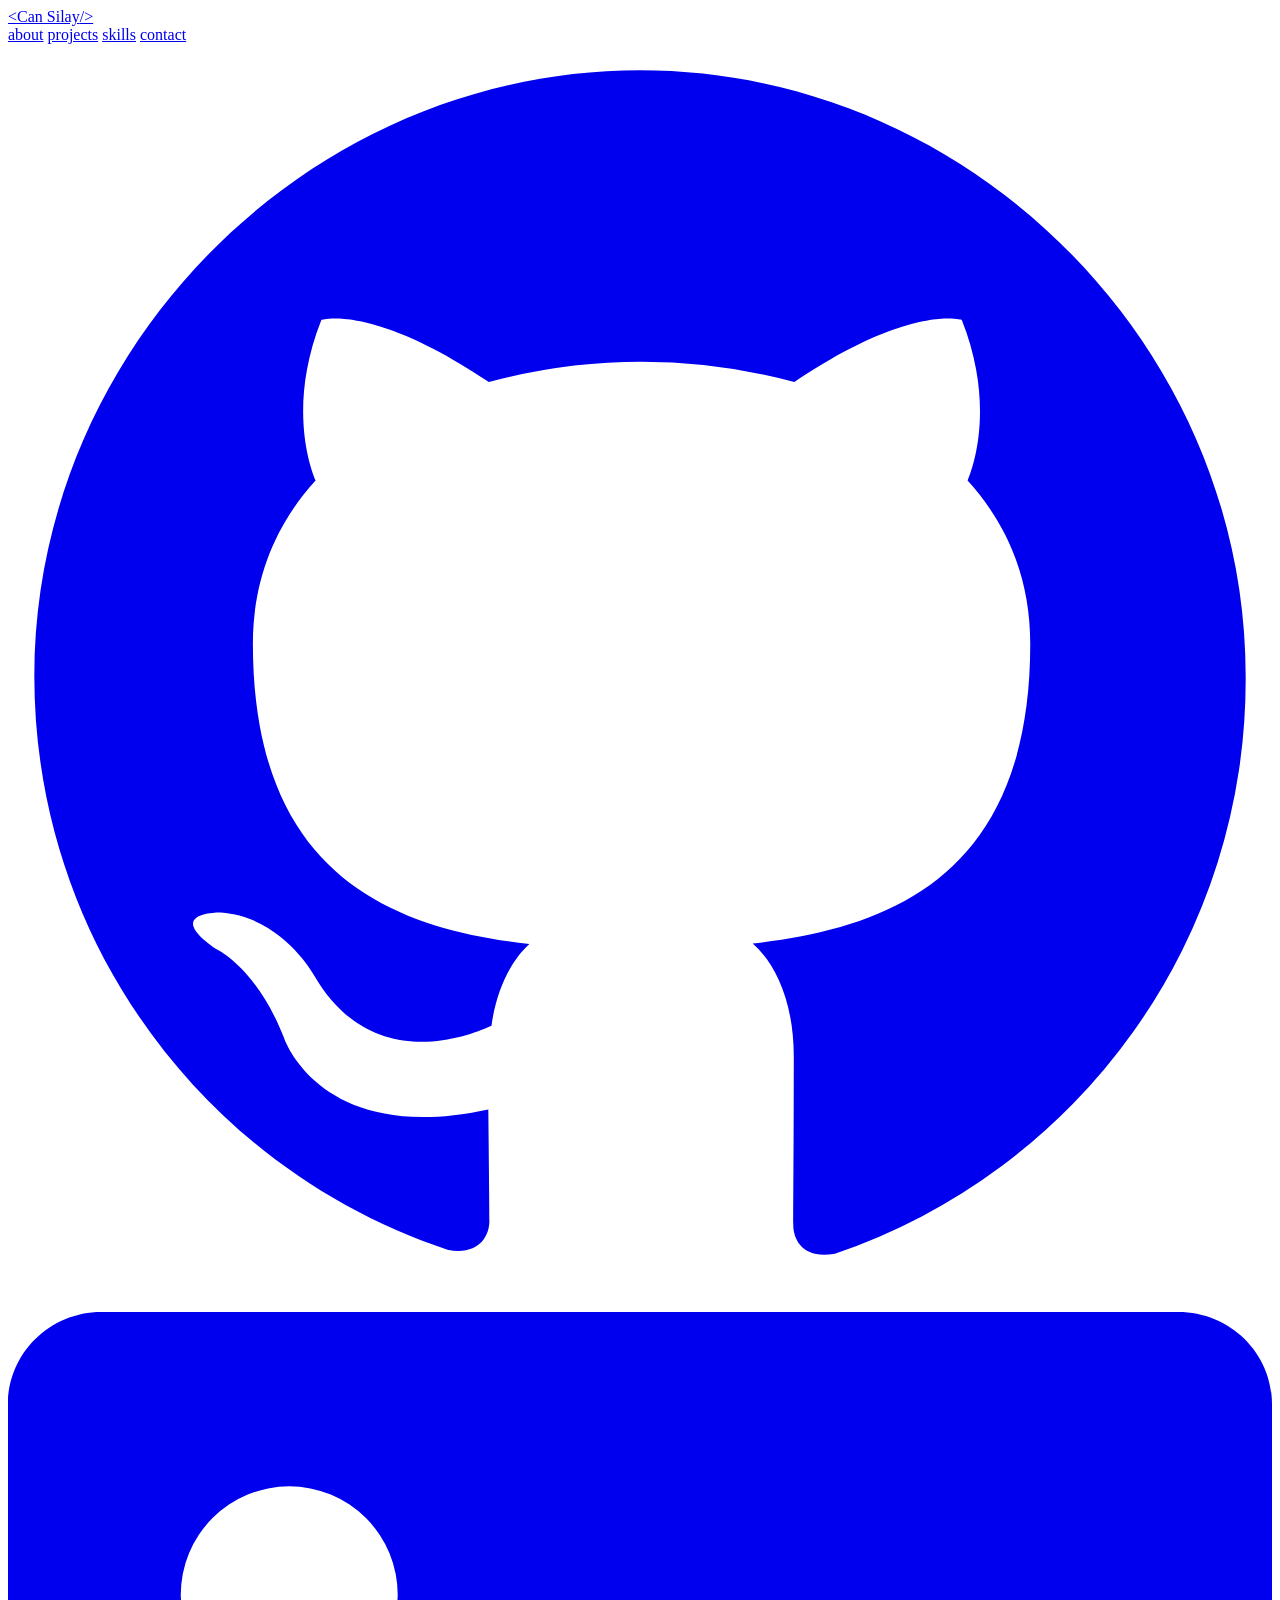
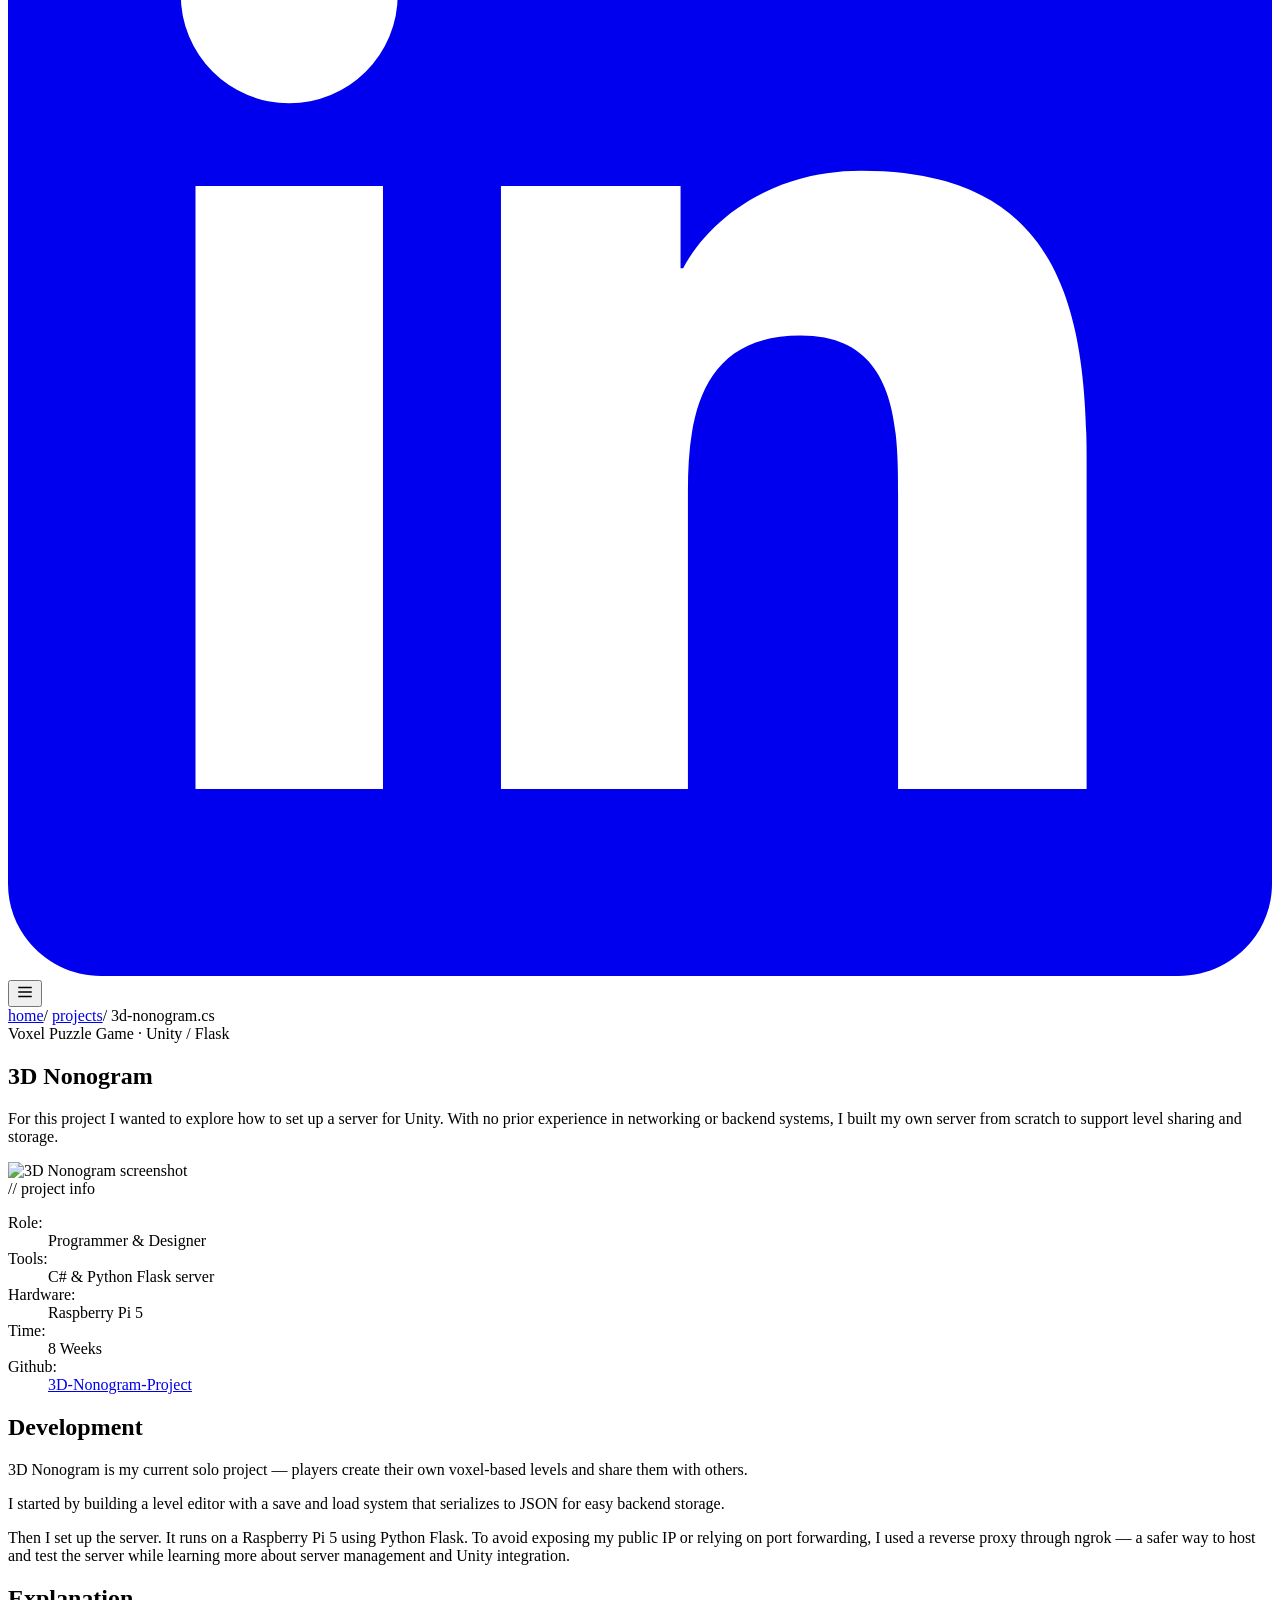
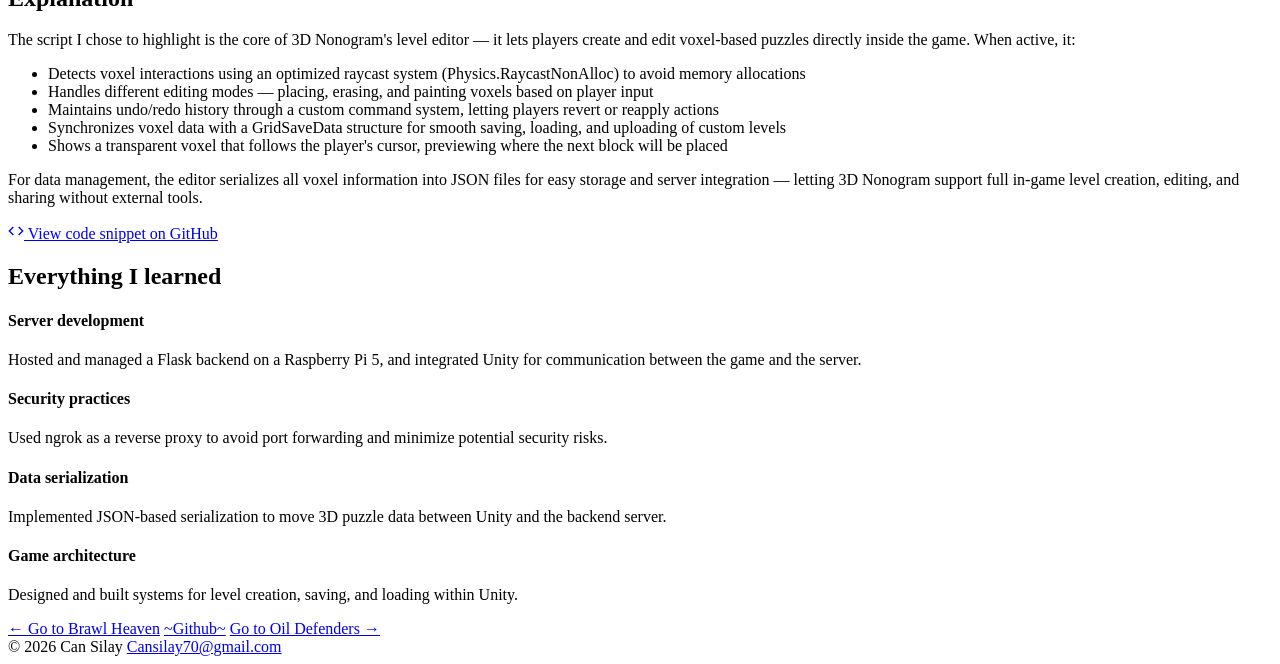
==== 3d-nonogram.html @ 1d8d78ac "initial site" ====
<!DOCTYPE html>
<html lang="en">
<head>
<meta charset="UTF-8">
<meta name="viewport" content="width=device-width, initial-scale=1">
<title>3D Nonogram — Can Silay</title>
<meta name="description" content="3D Nonogram — a voxel puzzle editor with a self-hosted Flask server for sharing player-made levels.">
<link rel="icon" href="data:image/svg+xml,%3Csvg xmlns='http://www.w3.org/2000/svg' viewBox='0 0 24 24'%3E%3Crect width='24' height='24' rx='4' fill='%230d1117'/%3E%3Ctext x='12' y='17' font-family='monospace' font-size='13' fill='%235fd3df' text-anchor='middle'%3E%3C/%3E%3C/text%3E%3C/svg%3E">
<link rel="preconnect" href="https://fonts.googleapis.com">
<link rel="preconnect" href="https://fonts.gstatic.com" crossorigin>
<link href="https://fonts.googleapis.com/css2?family=Space+Grotesk:wght@500;600;700&family=Inter:wght@400;500;600&family=JetBrains+Mono:wght@400;500;600&display=swap" rel="stylesheet">
<link rel="stylesheet" href="../assets/css/style.css">
</head>
<body>

<header class="site-header">
  <div class="wrap">
    <a class="brand" href="../index.html"><span class="bracket">&lt;</span>Can Silay<span class="bracket">/&gt;</span></a>
    <nav class="main-nav" aria-label="Primary">
      <a class="nav-link" href="../index.html#about">about</a>
      <a class="nav-link" href="../index.html#projects">projects</a>
      <a class="nav-link" href="../index.html#skills">skills</a>
      <a class="nav-link" href="../index.html#contact">contact</a>
      <div class="social-row">
        <a href="https://github.com/Canpaii" target="_blank" rel="noopener" aria-label="GitHub">
          <svg viewBox="0 0 24 24" fill="currentColor"><path d="M12 .5C5.73.5.5 5.73.5 12c0 5.08 3.29 9.39 7.86 10.9.57.1.78-.25.78-.55 0-.27-.01-1.17-.02-2.12-3.2.7-3.88-1.36-3.88-1.36-.52-1.33-1.28-1.68-1.28-1.68-1.05-.72.08-.7.08-.7 1.16.08 1.77 1.19 1.77 1.19 1.03 1.77 2.71 1.26 3.37.96.1-.74.4-1.26.72-1.55-2.56-.29-5.25-1.28-5.25-5.7 0-1.26.45-2.29 1.19-3.1-.12-.29-.52-1.46.11-3.05 0 0 .97-.31 3.18 1.18a11.1 11.1 0 0 1 5.8 0c2.21-1.49 3.18-1.18 3.18-1.18.63 1.59.23 2.76.11 3.05.74.81 1.19 1.84 1.19 3.1 0 4.43-2.7 5.4-5.27 5.69.41.36.78 1.07.78 2.15 0 1.56-.01 2.81-.01 3.19 0 .31.21.66.79.55A11.5 11.5 0 0 0 23.5 12C23.5 5.73 18.27.5 12 .5Z"/></svg>
        </a>
        <a href="https://www.linkedin.com/in/can-silay-42434b2b8" target="_blank" rel="noopener" aria-label="LinkedIn">
          <svg viewBox="0 0 24 24" fill="currentColor"><path d="M20.45 20.45h-3.55v-5.57c0-1.33-.02-3.04-1.85-3.04-1.85 0-2.14 1.45-2.14 2.94v5.67H9.36V9h3.41v1.56h.05c.48-.9 1.64-1.85 3.38-1.85 3.61 0 4.28 2.38 4.28 5.47v6.27ZM5.34 7.43a2.06 2.06 0 1 1 0-4.12 2.06 2.06 0 0 1 0 4.12ZM7.12 20.45H3.56V9h3.56v11.45ZM22.22 0H1.77C.8 0 0 .78 0 1.75v20.5C0 23.22.8 24 1.77 24h20.45c.98 0 1.78-.78 1.78-1.75V1.75C24 .78 23.2 0 22.22 0Z"/></svg>
        </a>
      </div>
    </nav>
    <button class="nav-toggle" aria-label="Toggle menu" aria-expanded="false">
      <svg width="18" height="18" viewBox="0 0 24 24" fill="none" stroke="currentColor" stroke-width="2"><path d="M3 6h18M3 12h18M3 18h18"/></svg>
    </button>
  </div>
</header>

<nav class="tabbar" aria-label="Breadcrumb">
  <div class="wrap">
    <a href="../index.html">home</a><span>/</span>
    <a href="../index.html#projects">projects</a><span>/</span>
    <span class="current">3d-nonogram.cs</span>
  </div>
</nav>

<main>
<section class="proj-hero">
  <div class="wrap">
    <div class="kicker">Voxel Puzzle Game · Unity / Flask</div>
    <h1>3D Nonogram</h1>
    <p class="intro">For this project I wanted to explore how to set up a server for Unity. With no prior experience in networking or backend systems, I built my own server from scratch to support level sharing and storage.</p>

    <div class="proj-image">
      <img src="https://images.squarespace-cdn.com/content/v1/68dbb70b1323f501bc5ce8be/edef71bc-1145-4a40-b1c1-1be4bda1312f/image_2025-09-30_150730749.png" alt="3D Nonogram screenshot" loading="lazy">
    </div>

    <div class="info-block">
      <span class="comment">// project info</span>
      <dl>
      <dt>Role:</dt><dd>Programmer &amp; Designer</dd>
      <dt>Tools:</dt><dd>C# &amp; Python Flask server</dd>
      <dt>Hardware:</dt><dd>Raspberry Pi 5</dd>
      <dt>Time:</dt><dd>8 Weeks</dd>
      <dt>Github:</dt><dd><a href="https://github.com/Canpaii/3D-Nonogram-Project" target="_blank" rel="noopener">3D-Nonogram-Project</a></dd>
      </dl>
    </div>
  </div>
</section>

<section class="section prose">
  <div class="wrap">
    <h2>Development</h2>
<p>3D Nonogram is my current solo project — players create their own voxel-based levels and share them with others.</p>
<p>I started by building a level editor with a save and load system that serializes to JSON for easy backend storage.</p>
<p>Then I set up the server. It runs on a Raspberry Pi 5 using Python Flask. To avoid exposing my public IP or relying on port forwarding, I used a reverse proxy through ngrok — a safer way to host and test the server while learning more about server management and Unity integration.</p>

    <h2>Explanation</h2>
    <p>The script I chose to highlight is the core of 3D Nonogram's level editor — it lets players create and edit voxel-based puzzles directly inside the game. When active, it:</p>
    <ul>
        <li>Detects voxel interactions using an optimized raycast system (Physics.RaycastNonAlloc) to avoid memory allocations</li>
        <li>Handles different editing modes — placing, erasing, and painting voxels based on player input</li>
        <li>Maintains undo/redo history through a custom command system, letting players revert or reapply actions</li>
        <li>Synchronizes voxel data with a GridSaveData structure for smooth saving, loading, and uploading of custom levels</li>
        <li>Shows a transparent voxel that follows the player's cursor, previewing where the next block will be placed</li>
    </ul>
    <p>For data management, the editor serializes all voxel information into JSON files for easy storage and server integration — letting 3D Nonogram support full in-game level creation, editing, and sharing without external tools.</p>

    <a class="snippet-link" href="https://github.com/Canpaii/3D-Nonogram-Project" target="_blank" rel="noopener">
      <svg width="16" height="16" viewBox="0 0 24 24" fill="none" stroke="currentColor" stroke-width="2"><path d="M16 18l6-6-6-6M8 6l-6 6 6 6"/></svg>
      View code snippet on GitHub
    </a>

    <h2>Everything I learned</h2>
    <div class="learned-grid">
      <div class="learned-card">
        <h4>Server development</h4>
        <p>Hosted and managed a Flask backend on a Raspberry Pi 5, and integrated Unity for communication between the game and the server.</p>
      </div>
      <div class="learned-card">
        <h4>Security practices</h4>
        <p>Used ngrok as a reverse proxy to avoid port forwarding and minimize potential security risks.</p>
      </div>
      <div class="learned-card">
        <h4>Data serialization</h4>
        <p>Implemented JSON-based serialization to move 3D puzzle data between Unity and the backend server.</p>
      </div>
      <div class="learned-card">
        <h4>Game architecture</h4>
        <p>Designed and built systems for level creation, saving, and loading within Unity.</p>
      </div>
    </div>

    <div class="proj-nav">
      <a href="brawl-heaven.html">&larr; Go to Brawl Heaven</a>
      <a class="github-mid" href="https://github.com/Canpaii/3D-Nonogram-Project" target="_blank" rel="noopener">~Github~</a>
      <a class="next" href="oil-defenders.html">Go to Oil Defenders &rarr;</a>
    </div>
  </div>
</section>
</main>

<footer class="site-footer">
  <div class="wrap">
    <span>© 2026 Can Silay</span>
    <a href="mailto:Cansilay70@gmail.com">Cansilay70@gmail.com</a>
  </div>
</footer>

<script src="../assets/js/main.js"></script>
</body>
</html>
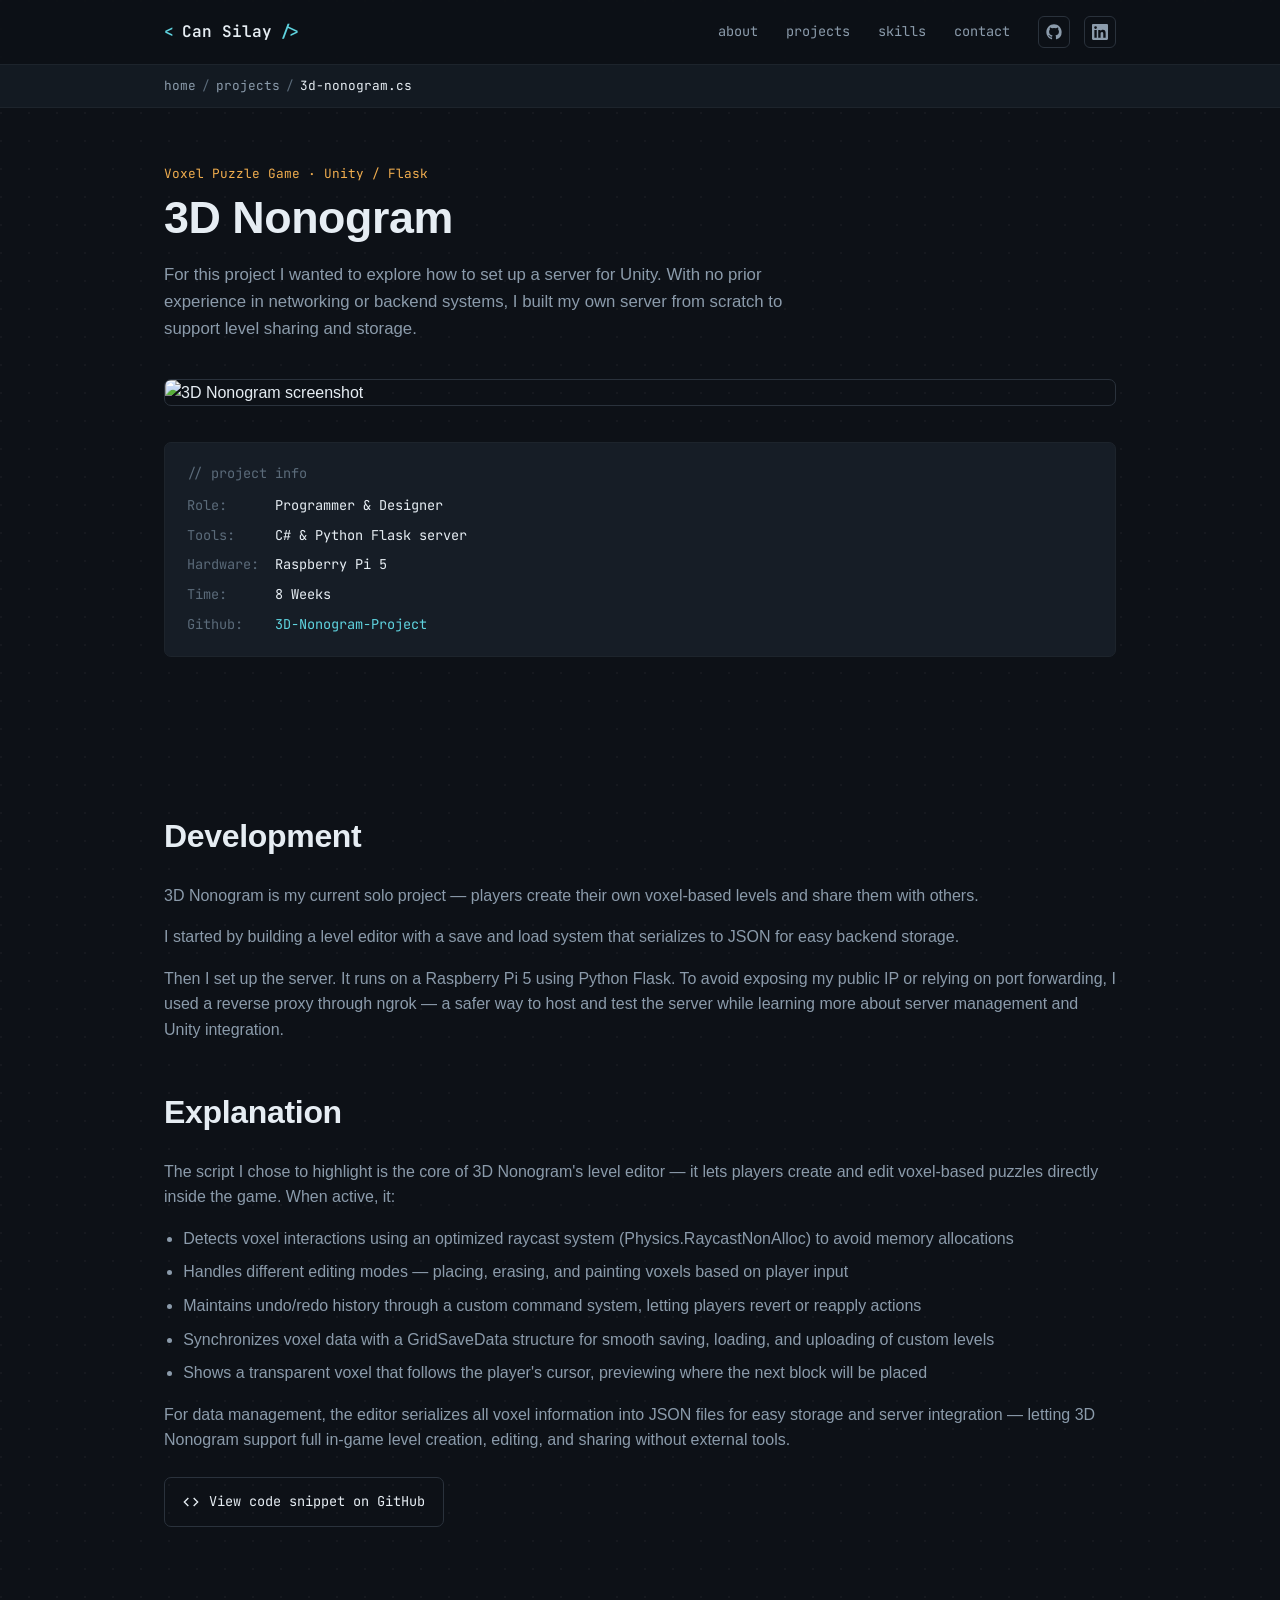
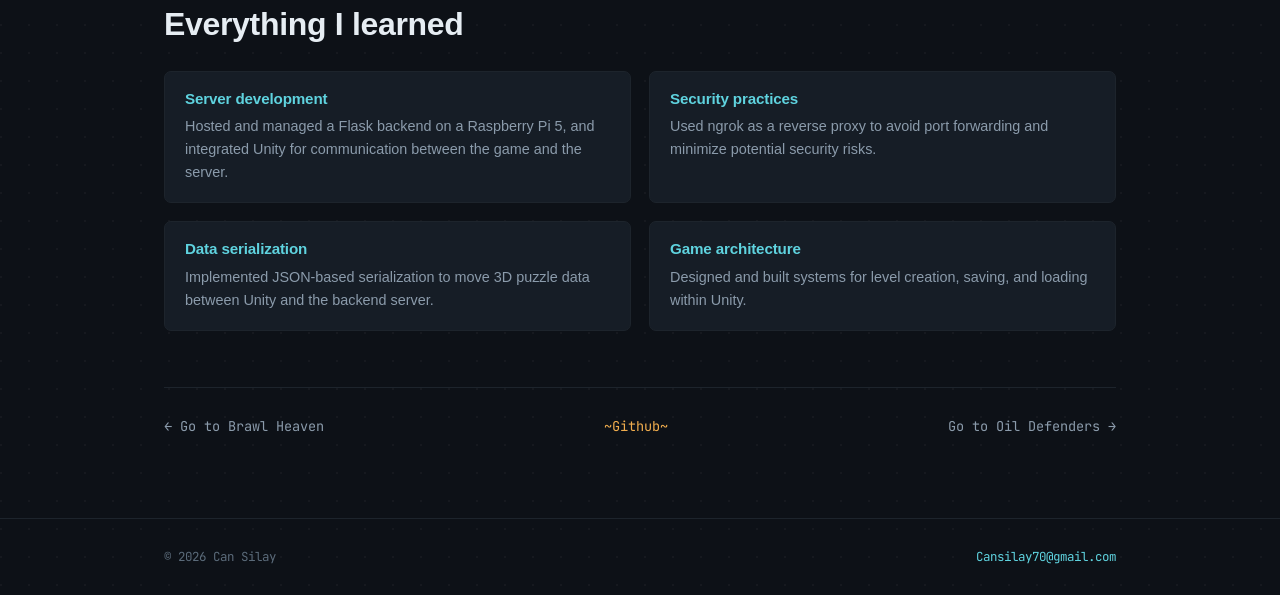
==== commit d8a02c2a: "Changed paths to be flat" ====
--- a/3d-nonogram.html
+++ b/3d-nonogram.html
@@ -9,18 +9,18 @@
 <link rel="preconnect" href="https://fonts.googleapis.com">
 <link rel="preconnect" href="https://fonts.gstatic.com" crossorigin>
 <link href="https://fonts.googleapis.com/css2?family=Space+Grotesk:wght@500;600;700&family=Inter:wght@400;500;600&family=JetBrains+Mono:wght@400;500;600&display=swap" rel="stylesheet">
-<link rel="stylesheet" href="../assets/css/style.css">
+<link rel="stylesheet" href="style.css">
 </head>
 <body>
 
 <header class="site-header">
   <div class="wrap">
-    <a class="brand" href="../index.html"><span class="bracket">&lt;</span>Can Silay<span class="bracket">/&gt;</span></a>
+    <a class="brand" href="index.html"><span class="bracket">&lt;</span>Can Silay<span class="bracket">/&gt;</span></a>
     <nav class="main-nav" aria-label="Primary">
-      <a class="nav-link" href="../index.html#about">about</a>
-      <a class="nav-link" href="../index.html#projects">projects</a>
-      <a class="nav-link" href="../index.html#skills">skills</a>
-      <a class="nav-link" href="../index.html#contact">contact</a>
+      <a class="nav-link" href="index.html#about">about</a>
+      <a class="nav-link" href="index.html#projects">projects</a>
+      <a class="nav-link" href="index.html#skills">skills</a>
+      <a class="nav-link" href="index.html#contact">contact</a>
       <div class="social-row">
         <a href="https://github.com/Canpaii" target="_blank" rel="noopener" aria-label="GitHub">
           <svg viewBox="0 0 24 24" fill="currentColor"><path d="M12 .5C5.73.5.5 5.73.5 12c0 5.08 3.29 9.39 7.86 10.9.57.1.78-.25.78-.55 0-.27-.01-1.17-.02-2.12-3.2.7-3.88-1.36-3.88-1.36-.52-1.33-1.28-1.68-1.28-1.68-1.05-.72.08-.7.08-.7 1.16.08 1.77 1.19 1.77 1.19 1.03 1.77 2.71 1.26 3.37.96.1-.74.4-1.26.72-1.55-2.56-.29-5.25-1.28-5.25-5.7 0-1.26.45-2.29 1.19-3.1-.12-.29-.52-1.46.11-3.05 0 0 .97-.31 3.18 1.18a11.1 11.1 0 0 1 5.8 0c2.21-1.49 3.18-1.18 3.18-1.18.63 1.59.23 2.76.11 3.05.74.81 1.19 1.84 1.19 3.1 0 4.43-2.7 5.4-5.27 5.69.41.36.78 1.07.78 2.15 0 1.56-.01 2.81-.01 3.19 0 .31.21.66.79.55A11.5 11.5 0 0 0 23.5 12C23.5 5.73 18.27.5 12 .5Z"/></svg>
@@ -38,8 +38,8 @@
 
 <nav class="tabbar" aria-label="Breadcrumb">
   <div class="wrap">
-    <a href="../index.html">home</a><span>/</span>
-    <a href="../index.html#projects">projects</a><span>/</span>
+    <a href="index.html">home</a><span>/</span>
+    <a href="index.html#projects">projects</a><span>/</span>
     <span class="current">3d-nonogram.cs</span>
   </div>
 </nav>
@@ -127,6 +127,6 @@
   </div>
 </footer>
 
-<script src="../assets/js/main.js"></script>
+<script src="main.js"></script>
 </body>
 </html>
--- a/style.css
+++ b/style.css
@@ -0,0 +1,482 @@
+/* ==========================================================================
+   Can Silay — portfolio
+   Design language: a quiet code-editor. Dark canvas, syntax-style accents,
+   comment-formatted metadata. Built by a programmer, for a programmer.
+   ========================================================================== */
+
+:root {
+  --bg: #0d1117;
+  --bg-raised: #131a22;
+  --bg-card: #161d26;
+  --border: #2a323c;
+  --border-soft: #1d242c;
+
+  --text: #e6edf3;
+  --text-muted: #8b9bab;
+  --text-faint: #5b6b7a;
+
+  --cyan: #5fd3df;
+  --cyan-dim: rgba(95, 211, 223, 0.12);
+  --amber: #f0ad4e;
+  --amber-dim: rgba(240, 173, 78, 0.12);
+
+  --font-display: "Space Grotesk", "Segoe UI", sans-serif;
+  --font-body: "Inter", "Segoe UI", sans-serif;
+  --font-mono: "JetBrains Mono", "SFMono-Regular", Consolas, monospace;
+
+  --radius: 7px;
+  --max: 1080px;
+  --gutter: clamp(20px, 5vw, 64px);
+}
+
+* { box-sizing: border-box; }
+html { scroll-behavior: smooth; }
+
+@media (prefers-reduced-motion: reduce) {
+  html { scroll-behavior: auto; }
+  * { animation-duration: 0.001ms !important; animation-iteration-count: 1 !important; transition-duration: 0.001ms !important; }
+}
+
+body {
+  margin: 0;
+  background: var(--bg);
+  background-image:
+    radial-gradient(circle at 1px 1px, rgba(255,255,255,0.035) 1px, transparent 1px);
+  background-size: 28px 28px;
+  color: var(--text);
+  font-family: var(--font-body);
+  font-size: 16px;
+  line-height: 1.6;
+  -webkit-font-smoothing: antialiased;
+}
+
+a { color: var(--cyan); text-decoration: none; }
+a:hover { text-decoration: underline; }
+a:focus-visible, button:focus-visible, .card:focus-visible {
+  outline: 2px solid var(--cyan);
+  outline-offset: 2px;
+}
+
+img { max-width: 100%; display: block; }
+
+h1, h2, h3, h4 {
+  font-family: var(--font-display);
+  font-weight: 600;
+  line-height: 1.15;
+  margin: 0 0 0.5em;
+  letter-spacing: -0.01em;
+}
+
+p { margin: 0 0 1em; color: var(--text-muted); }
+
+.wrap {
+  max-width: var(--max);
+  margin: 0 auto;
+  padding: 0 var(--gutter);
+}
+
+.eyebrow {
+  display: inline-flex;
+  align-items: center;
+  gap: 8px;
+  font-family: var(--font-mono);
+  font-size: 0.78rem;
+  letter-spacing: 0.04em;
+  color: var(--cyan);
+  margin-bottom: 14px;
+}
+.eyebrow::before { content: "//"; color: var(--text-faint); }
+
+/* ---------- header ---------- */
+.site-header {
+  position: sticky;
+  top: 0;
+  z-index: 50;
+  background: rgba(13, 17, 23, 0.85);
+  backdrop-filter: blur(10px);
+  border-bottom: 1px solid var(--border-soft);
+}
+.site-header .wrap {
+  display: flex;
+  align-items: center;
+  justify-content: space-between;
+  height: 64px;
+}
+.brand {
+  font-family: var(--font-mono);
+  font-weight: 600;
+  font-size: 1rem;
+  color: var(--text);
+  display: flex;
+  align-items: center;
+  gap: 8px;
+}
+.brand .bracket { color: var(--cyan); }
+.brand:hover { text-decoration: none; opacity: 0.85; }
+
+.main-nav { display: flex; align-items: center; gap: 28px; }
+.main-nav a.nav-link {
+  font-family: var(--font-mono);
+  font-size: 0.85rem;
+  color: var(--text-muted);
+}
+.main-nav a.nav-link:hover { color: var(--cyan); text-decoration: none; }
+
+.social-row { display: flex; align-items: center; gap: 14px; }
+.social-row a {
+  color: var(--text-muted);
+  display: inline-flex;
+  width: 32px; height: 32px;
+  align-items: center; justify-content: center;
+  border: 1px solid var(--border);
+  border-radius: 6px;
+}
+.social-row a:hover { color: var(--cyan); border-color: var(--cyan); text-decoration: none; }
+.social-row svg { width: 16px; height: 16px; }
+
+.nav-toggle {
+  display: none;
+  background: none;
+  border: 1px solid var(--border);
+  border-radius: 6px;
+  width: 36px; height: 36px;
+  color: var(--text);
+  align-items: center;
+  justify-content: center;
+}
+
+@media (max-width: 760px) {
+  .main-nav { display: none; }
+  .nav-toggle { display: flex; }
+  .site-header.nav-open .main-nav {
+    display: flex;
+    position: absolute;
+    top: 64px; left: 0; right: 0;
+    flex-direction: column;
+    align-items: flex-start;
+    gap: 16px;
+    padding: 20px var(--gutter) 28px;
+    background: var(--bg-raised);
+    border-bottom: 1px solid var(--border-soft);
+  }
+}
+
+/* ---------- breadcrumb / tab bar (project pages) ---------- */
+.tabbar {
+  border-bottom: 1px solid var(--border-soft);
+  background: var(--bg-raised);
+}
+.tabbar .wrap {
+  display: flex;
+  align-items: center;
+  gap: 6px;
+  height: 42px;
+  font-family: var(--font-mono);
+  font-size: 0.8rem;
+  color: var(--text-faint);
+  overflow-x: auto;
+}
+.tabbar a { color: var(--text-muted); }
+.tabbar a:hover { color: var(--cyan); text-decoration: none; }
+.tabbar .current { color: var(--text); }
+
+/* ---------- hero ---------- */
+.hero {
+  padding: 88px 0 72px;
+  border-bottom: 1px solid var(--border-soft);
+}
+.hero .wrap {
+  display: grid;
+  grid-template-columns: 1.1fr 0.9fr;
+  gap: 48px;
+  align-items: center;
+}
+@media (max-width: 860px) {
+  .hero .wrap { grid-template-columns: 1fr; }
+}
+.hero h1 {
+  font-size: clamp(2.1rem, 4.4vw, 3.2rem);
+  margin-bottom: 0.35em;
+}
+.hero h1 .accent { color: var(--cyan); }
+.hero .role {
+  font-family: var(--font-mono);
+  color: var(--amber);
+  font-size: 0.95rem;
+  margin-bottom: 18px;
+}
+.hero p.lead { font-size: 1.05rem; max-width: 46ch; }
+.btn-row { display: flex; gap: 14px; margin-top: 28px; flex-wrap: wrap; }
+.btn {
+  font-family: var(--font-mono);
+  font-size: 0.85rem;
+  padding: 11px 18px;
+  border-radius: var(--radius);
+  border: 1px solid var(--border);
+  color: var(--text);
+  display: inline-flex;
+  align-items: center;
+  gap: 8px;
+}
+.btn:hover { text-decoration: none; border-color: var(--cyan); color: var(--cyan); }
+.btn.primary { background: var(--cyan); color: #0d1117; border-color: var(--cyan); }
+.btn.primary:hover { background: #79dde7; color: #0d1117; }
+
+/* terminal widget */
+.terminal {
+  background: var(--bg-card);
+  border: 1px solid var(--border);
+  border-radius: 10px;
+  overflow: hidden;
+  box-shadow: 0 20px 60px -20px rgba(0,0,0,0.6);
+}
+.terminal-bar {
+  display: flex;
+  align-items: center;
+  gap: 8px;
+  padding: 10px 14px;
+  background: var(--bg-raised);
+  border-bottom: 1px solid var(--border-soft);
+}
+.terminal-bar span {
+  width: 10px; height: 10px; border-radius: 50%;
+  background: var(--border);
+}
+.terminal-bar .label {
+  margin-left: 8px;
+  font-family: var(--font-mono);
+  font-size: 0.72rem;
+  color: var(--text-faint);
+}
+.terminal-body {
+  padding: 18px 16px 22px;
+  font-family: var(--font-mono);
+  font-size: 0.82rem;
+  color: var(--text-muted);
+  min-height: 150px;
+}
+.terminal-body .line { margin-bottom: 6px; white-space: pre-wrap; }
+.terminal-body .prompt { color: var(--cyan); }
+.terminal-body .ok { color: #7ee787; }
+.terminal-body .cursor {
+  display: inline-block;
+  width: 7px; height: 14px;
+  background: var(--cyan);
+  vertical-align: -2px;
+  animation: blink 1s steps(1) infinite;
+}
+@keyframes blink { 50% { opacity: 0; } }
+
+/* ---------- sections ---------- */
+.section { padding: 80px 0; border-bottom: 1px solid var(--border-soft); }
+.section:last-of-type { border-bottom: none; }
+.section h2 {
+  font-size: clamp(1.5rem, 2.6vw, 2rem);
+  margin-bottom: 28px;
+}
+
+/* about */
+.about-grid {
+  display: grid;
+  grid-template-columns: 1fr 320px;
+  gap: 56px;
+  align-items: start;
+}
+@media (max-width: 800px) {
+  .about-grid { grid-template-columns: 1fr; }
+  .about-grid .about-photo { order: -1; max-width: 280px; }
+}
+.about-photo img {
+  border-radius: var(--radius);
+  border: 1px solid var(--border);
+}
+.code-tab {
+  display: inline-flex;
+  align-items: center;
+  gap: 8px;
+  font-family: var(--font-mono);
+  font-size: 0.78rem;
+  color: var(--text-faint);
+  background: var(--bg-card);
+  border: 1px solid var(--border-soft);
+  border-bottom: none;
+  padding: 7px 14px;
+  border-radius: 6px 6px 0 0;
+}
+.code-tab .dot { width: 7px; height: 7px; border-radius: 50%; background: var(--amber); }
+
+/* project cards */
+.project-grid {
+  display: grid;
+  grid-template-columns: repeat(2, 1fr);
+  gap: 24px;
+}
+.project-grid.secondary { grid-template-columns: repeat(3, 1fr); margin-top: 28px; }
+@media (max-width: 860px) {
+  .project-grid, .project-grid.secondary { grid-template-columns: 1fr; }
+}
+
+.card {
+  display: block;
+  background: var(--bg-card);
+  border: 1px solid var(--border);
+  border-radius: var(--radius);
+  overflow: hidden;
+  transition: border-color 0.15s ease, transform 0.15s ease;
+}
+.card:hover { border-color: var(--cyan); transform: translateY(-2px); text-decoration: none; }
+.card .thumb {
+  aspect-ratio: 16/9;
+  overflow: hidden;
+  background: var(--bg-raised);
+  border-bottom: 1px solid var(--border-soft);
+}
+.card .thumb img { width: 100%; height: 100%; object-fit: cover; }
+.card .card-body { padding: 18px 20px 20px; }
+.card .filename {
+  font-family: var(--font-mono);
+  font-size: 0.78rem;
+  color: var(--text-faint);
+  margin-bottom: 6px;
+}
+.card .filename .ext { color: var(--amber); }
+.card h3 { font-size: 1.15rem; margin-bottom: 8px; color: var(--text); }
+.card p.desc { font-size: 0.92rem; margin-bottom: 14px; }
+.card .meta {
+  font-family: var(--font-mono);
+  font-size: 0.75rem;
+  color: var(--cyan);
+  border-top: 1px dashed var(--border-soft);
+  padding-top: 12px;
+}
+.card .meta::before { content: "// "; color: var(--text-faint); }
+
+/* skills */
+.skills-grid {
+  display: grid;
+  grid-template-columns: repeat(2, 1fr);
+  gap: 40px;
+}
+@media (max-width: 760px) { .skills-grid { grid-template-columns: 1fr; } }
+.skill-block { background: var(--bg-card); border: 1px solid var(--border-soft); border-radius: var(--radius); padding: 22px 24px; }
+.skill-block h4 {
+  font-family: var(--font-mono);
+  font-size: 0.8rem;
+  color: var(--amber);
+  text-transform: uppercase;
+  letter-spacing: 0.05em;
+  margin-bottom: 16px;
+}
+.skill-list { list-style: none; margin: 0; padding: 0; }
+.skill-list li {
+  padding: 9px 0;
+  border-top: 1px solid var(--border-soft);
+  font-size: 0.92rem;
+  color: var(--text-muted);
+}
+.skill-list li:first-child { border-top: none; }
+.skill-list strong { color: var(--text); }
+
+/* contact */
+.contact-band { text-align: center; padding: 90px 0; }
+.contact-band h2 { font-size: clamp(1.8rem, 4vw, 2.6rem); }
+.contact-band p { max-width: 50ch; margin: 0 auto 28px; }
+.contact-row { display: flex; gap: 16px; justify-content: center; flex-wrap: wrap; }
+
+/* footer */
+.site-footer {
+  border-top: 1px solid var(--border-soft);
+  padding: 28px 0;
+  font-family: var(--font-mono);
+  font-size: 0.78rem;
+  color: var(--text-faint);
+}
+.site-footer .wrap { display: flex; justify-content: space-between; flex-wrap: wrap; gap: 10px; }
+
+/* ---------- project detail page ---------- */
+.proj-hero { padding: 56px 0 0; }
+.proj-hero .kicker {
+  font-family: var(--font-mono);
+  font-size: 0.8rem;
+  color: var(--amber);
+}
+.proj-hero h1 { font-size: clamp(1.9rem, 4vw, 2.8rem); margin: 8px 0 18px; }
+.proj-hero .intro { font-size: 1.05rem; max-width: 70ch; }
+
+.proj-image {
+  margin: 36px 0;
+  border-radius: var(--radius);
+  overflow: hidden;
+  border: 1px solid var(--border);
+}
+
+.info-block {
+  font-family: var(--font-mono);
+  font-size: 0.85rem;
+  background: var(--bg-card);
+  border: 1px solid var(--border-soft);
+  border-radius: var(--radius);
+  padding: 20px 22px;
+  margin: 30px 0;
+}
+.info-block .comment { color: var(--text-faint); }
+.info-block dl { display: grid; grid-template-columns: max-content 1fr; gap: 8px 16px; margin: 10px 0 0; }
+.info-block dt { color: var(--text-faint); }
+.info-block dd { margin: 0; color: var(--text); }
+.info-block dd a { color: var(--cyan); }
+
+.prose h2, .prose h3 { margin-top: 1.6em; }
+.prose ul { color: var(--text-muted); padding-left: 1.2em; }
+.prose ul li { margin-bottom: 0.5em; }
+.prose strong { color: var(--text); }
+
+.snippet-link {
+  display: inline-flex;
+  align-items: center;
+  gap: 10px;
+  font-family: var(--font-mono);
+  font-size: 0.85rem;
+  padding: 13px 18px;
+  border: 1px solid var(--border);
+  border-radius: var(--radius);
+  color: var(--text);
+  margin: 8px 0 28px;
+}
+.snippet-link:hover { border-color: var(--cyan); color: var(--cyan); text-decoration: none; }
+
+.learned-grid {
+  display: grid;
+  grid-template-columns: repeat(2, 1fr);
+  gap: 18px;
+  margin-top: 24px;
+}
+@media (max-width: 700px) { .learned-grid { grid-template-columns: 1fr; } }
+.learned-card {
+  background: var(--bg-card);
+  border: 1px solid var(--border-soft);
+  border-radius: var(--radius);
+  padding: 18px 20px;
+}
+.learned-card h4 { font-size: 0.95rem; color: var(--cyan); margin-bottom: 8px; }
+.learned-card p { font-size: 0.9rem; margin: 0; }
+
+.proj-nav {
+  display: flex;
+  justify-content: space-between;
+  align-items: center;
+  margin-top: 56px;
+  padding-top: 28px;
+  border-top: 1px solid var(--border-soft);
+  font-family: var(--font-mono);
+  font-size: 0.85rem;
+  gap: 16px;
+}
+.proj-nav a { color: var(--text-muted); }
+.proj-nav a:hover { color: var(--cyan); text-decoration: none; }
+.proj-nav .next { text-align: right; }
+.proj-nav .github-mid { color: var(--amber); }
+
+@media (max-width: 600px) {
+  .proj-nav { flex-direction: column; align-items: flex-start; }
+  .proj-nav .next { text-align: left; }
+}
